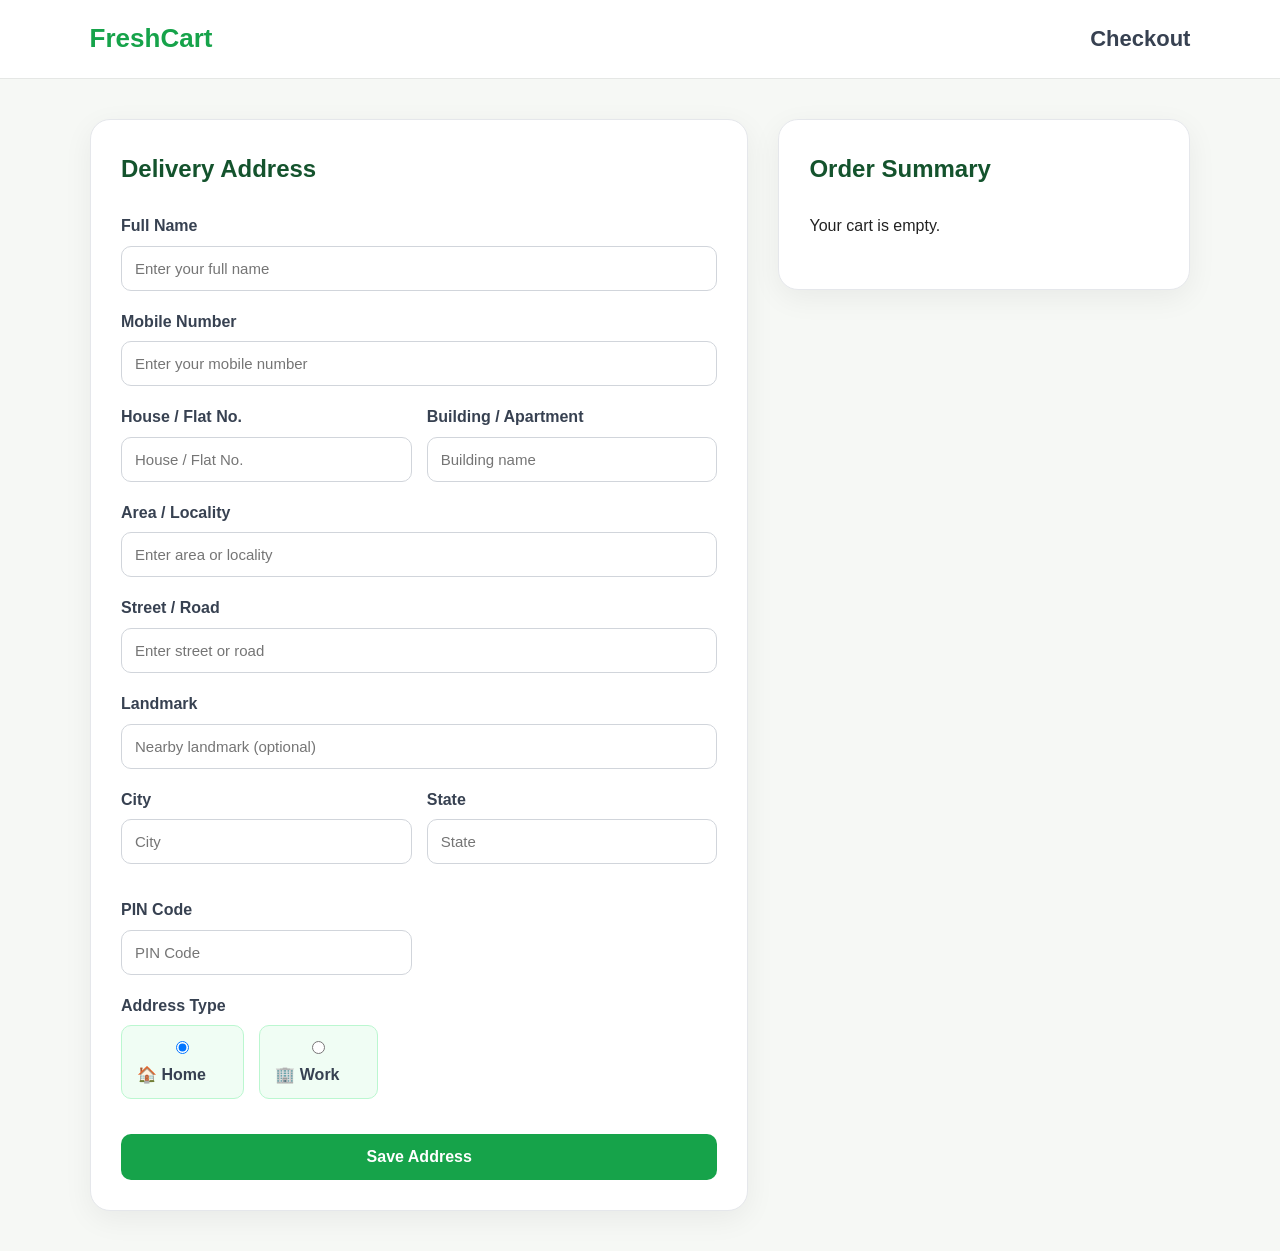
==== frontend/checkout.html @ 8266e066 "Add checkout and delivery address" ====
<!DOCTYPE html>
<html lang="en">

<head>

    <meta charset="UTF-8">

    <meta name="viewport"
          content="width=device-width, initial-scale=1.0">

    <title>Checkout - FreshCart</title>

    <link rel="stylesheet" href="style.css">

</head>

<body>

    <header>

        <div class="logo">
            FreshCart
        </div>

        <div class="checkout-title">
            Checkout
        </div>

    </header>


    <main class="checkout-container">

        <section class="address-section">

            <h2>Delivery Address</h2>

            <form id="address-form">

                <div class="form-group">

                    <label for="name">
                        Full Name
                    </label>

                    <input
                        type="text"
                        id="name"
                        placeholder="Enter your full name"
                        required
                    >

                </div>


                <div class="form-group">

                    <label for="phone">
                        Mobile Number
                    </label>

                    <input
                        type="tel"
                        id="phone"
                        placeholder="Enter your mobile number"
                        maxlength="10"
                        required
                    >

                </div>


                <div class="form-row">

                    <div class="form-group">

                        <label for="house">
                            House / Flat No.
                        </label>

                        <input
                            type="text"
                            id="house"
                            placeholder="House / Flat No."
                            required
                        >

                    </div>


                    <div class="form-group">

                        <label for="building">
                            Building / Apartment
                        </label>

                        <input
                            type="text"
                            id="building"
                            placeholder="Building name"
                        >

                    </div>

                </div>


                <div class="form-group">

                    <label for="area">
                        Area / Locality
                    </label>

                    <input
                        type="text"
                        id="area"
                        placeholder="Enter area or locality"
                        required
                    >

                </div>


                <div class="form-group">

                    <label for="street">
                        Street / Road
                    </label>

                    <input
                        type="text"
                        id="street"
                        placeholder="Enter street or road"
                        required
                    >

                </div>


                <div class="form-group">

                    <label for="landmark">
                        Landmark
                    </label>

                    <input
                        type="text"
                        id="landmark"
                        placeholder="Nearby landmark (optional)"
                    >

                </div>


                <div class="form-row">

                    <div class="form-group">

                        <label for="city">
                            City
                        </label>

                        <input
                            type="text"
                            id="city"
                            placeholder="City"
                            required
                        >

                    </div>


                    <div class="form-group">

                        <label for="state">
                            State
                        </label>

                        <input
                            type="text"
                            id="state"
                            placeholder="State"
                            required
                        >

                    </div>


                    <div class="form-group">

                        <label for="pincode">
                            PIN Code
                        </label>

                        <input
                            type="text"
                            id="pincode"
                            placeholder="PIN Code"
                            maxlength="6"
                            required
                        >

                    </div>

                </div>


                <div class="form-group">

                    <label>
                        Address Type
                    </label>

                    <div class="address-type">

                        <label>
                            <input
                                type="radio"
                                name="address-type"
                                value="Home"
                                checked
                            >
                            🏠 Home
                        </label>


                        <label>
                            <input
                                type="radio"
                                name="address-type"
                                value="Work"
                            >
                            🏢 Work
                        </label>

                    </div>

                </div>


                <button
                    type="submit"
                    class="save-address-button"
                >
                    Save Address
                </button>

            </form>

        </section>


        <section class="order-summary">

            <h2>Order Summary</h2>

            <div id="checkout-items">
                Loading cart...
            </div>

            <div id="checkout-total">
            </div>

        </section>

    </main>


    <script src="checkout.js"></script>

</body>

</html>
---- frontend/style.css ----
* {
    margin: 0;
    padding: 0;
    box-sizing: border-box;
}

body {
    font-family: Arial, sans-serif;
    background: #f6f8f5;
    color: #222;
    line-height: 1.6;
}


/* =========================
   HEADER
========================= */

header {
    background: #ffffff;
    padding: 18px 7%;
    display: flex;
    align-items: center;
    justify-content: space-between;
    border-bottom: 1px solid #e5e7e5;
    position: sticky;
    top: 0;
    z-index: 100;
}

.logo {
    font-size: 26px;
    font-weight: bold;
    color: #16a34a;
}

nav {
    display: flex;
    gap: 28px;
}

nav a {
    text-decoration: none;
    color: #333;
    font-weight: 600;
}

nav a:hover {
    color: #16a34a;
}

.cart {
    display: flex;
    align-items: center;
    gap: 10px;
    font-weight: bold;
}

.cart button {
    background: #16a34a;
    color: white;
    border: none;
    padding: 9px 15px;
    border-radius: 20px;
    cursor: pointer;
    font-weight: bold;
}

.cart button:hover {
    background: #15803d;
}


/* =========================
   HERO
========================= */

.hero {
    margin: 30px auto;
    width: 86%;
    padding: 70px 50px;
    border-radius: 24px;
    background: linear-gradient(135deg, #dcfce7, #bbf7d0);
    text-align: center;
}

.hero h1 {
    font-size: 42px;
    margin-bottom: 15px;
    color: #14532d;
}

.hero p {
    color: #365314;
    margin-bottom: 25px;
    font-size: 18px;
}

.shop-button {
    display: inline-block;
    text-decoration: none;
    background: #16a34a;
    color: white;
    padding: 13px 28px;
    border-radius: 25px;
    font-weight: bold;
}

.shop-button:hover {
    background: #15803d;
}


/* =========================
   PRODUCTS
========================= */

.products-section {
    width: 86%;
    margin: 50px auto;
}

.products-section h2,
.about h2 {
    text-align: center;
    margin-bottom: 30px;
    font-size: 30px;
}

#products-container {
    display: grid;
    grid-template-columns: repeat(auto-fit, minmax(220px, 1fr));
    gap: 25px;
}

.product-card {
    background: white;
    padding: 25px;
    border-radius: 18px;
    border: 1px solid #e5e7eb;
    box-shadow: 0 8px 25px rgba(0, 0, 0, 0.06);
    transition: 0.25s;
}

.product-card:hover {
    transform: translateY(-5px);
    box-shadow: 0 14px 30px rgba(0, 0, 0, 0.10);
}

.product-card h3 {
    font-size: 22px;
    margin-bottom: 8px;
}

.category {
    color: #6b7280;
    margin-bottom: 10px;
}

.price {
    color: #16a34a;
    font-size: 20px;
    font-weight: bold;
    margin-bottom: 18px;
}

.add-button {
    width: 100%;
    border: none;
    background: #16a34a;
    color: white;
    padding: 12px;
    border-radius: 10px;
    cursor: pointer;
    font-weight: bold;
}

.add-button:hover {
    background: #15803d;
}


/* =========================
   CART
========================= */

.cart-section {
    width: 86%;
    margin: 50px auto;
    background: white;
    padding: 30px;
    border-radius: 20px;
    box-shadow: 0 8px 25px rgba(0, 0, 0, 0.06);
}

.cart-section h2 {
    margin-bottom: 25px;
}

.cart-item {
    display: flex;
    justify-content: space-between;
    align-items: center;
    padding: 18px 0;
    border-bottom: 1px solid #e5e7eb;
}

.cart-item button {
    border: none;
    background: #fee2e2;
    color: #dc2626;
    padding: 7px 12px;
    border-radius: 8px;
    cursor: pointer;
}

.cart-section > button {
    margin-top: 25px;
    background: #16a34a;
    color: white;
    border: none;
    padding: 13px 30px;
    border-radius: 10px;
    cursor: pointer;
    font-weight: bold;
}


/* =========================
   CHECKOUT HEADER
========================= */

.checkout-title {
    font-size: 22px;
    font-weight: bold;
    color: #374151;
}


/* =========================
   CHECKOUT PAGE
========================= */

.checkout-container {
    width: 86%;
    max-width: 1100px;
    margin: 40px auto;
    display: grid;
    grid-template-columns: 1.6fr 1fr;
    gap: 30px;
    align-items: start;
}

.address-section,
.order-summary {
    background: white;
    padding: 30px;
    border-radius: 20px;
    box-shadow: 0 8px 30px rgba(0, 0, 0, 0.06);
    border: 1px solid #e5e7eb;
}

.address-section h2,
.order-summary h2 {
    margin-bottom: 25px;
    font-size: 24px;
    color: #14532d;
}


/* =========================
   FORM
========================= */

.form-group {
    margin-bottom: 18px;
}

.form-group label {
    display: block;
    margin-bottom: 7px;
    font-weight: 600;
    color: #374151;
}

.form-group input {
    width: 100%;
    padding: 13px;
    border: 1px solid #d1d5db;
    border-radius: 10px;
    outline: none;
    font-size: 15px;
}

.form-group input:focus {
    border-color: #16a34a;
    box-shadow: 0 0 0 3px #dcfce7;
}

.form-row {
    display: grid;
    grid-template-columns: repeat(2, 1fr);
    gap: 15px;
}

.address-type {
    display: flex;
    gap: 15px;
}

.address-type label {
    background: #f0fdf4;
    border: 1px solid #bbf7d0;
    padding: 10px 15px;
    border-radius: 10px;
    cursor: pointer;
}

.address-type input {
    margin-right: 5px;
}

.save-address-button {
    width: 100%;
    margin-top: 10px;
    padding: 14px;
    background: #16a34a;
    color: white;
    border: none;
    border-radius: 10px;
    font-size: 16px;
    font-weight: bold;
    cursor: pointer;
}

.save-address-button:hover {
    background: #15803d;
}


/* =========================
   ORDER SUMMARY
========================= */

.order-summary {
    position: sticky;
    top: 100px;
}

.checkout-item {
    display: flex;
    justify-content: space-between;
    gap: 20px;
    padding: 15px 0;
    border-bottom: 1px solid #e5e7eb;
}

.checkout-item p {
    color: #6b7280;
    font-size: 14px;
}

#checkout-total {
    margin-top: 20px;
}

#checkout-total h3 {
    display: flex;
    justify-content: space-between;
    color: #14532d;
    font-size: 22px;
}


/* =========================
   ABOUT
========================= */

.about {
    width: 86%;
    margin: 60px auto;
    padding: 45px;
    background: #ecfdf5;
    border-radius: 20px;
    text-align: center;
}

.about p {
    max-width: 650px;
    margin: auto;
    color: #4b5563;
}


/* =========================
   FOOTER
========================= */

footer {
    margin-top: 50px;
    padding: 25px;
    background: #14532d;
    color: white;
    text-align: center;
}


/* =========================
   MOBILE
========================= */

@media (max-width: 768px) {

    header {
        padding: 15px 5%;
    }

    nav {
        display: none;
    }

    .hero {
        width: 92%;
        padding: 45px 20px;
    }

    .hero h1 {
        font-size: 30px;
    }

    .products-section,
    .cart-section,
    .about {
        width: 92%;
    }

    .checkout-container {
        width: 92%;
        grid-template-columns: 1fr;
    }

    .order-summary {
        position: static;
    }

    .form-row {
        grid-template-columns: 1fr;
    }

}
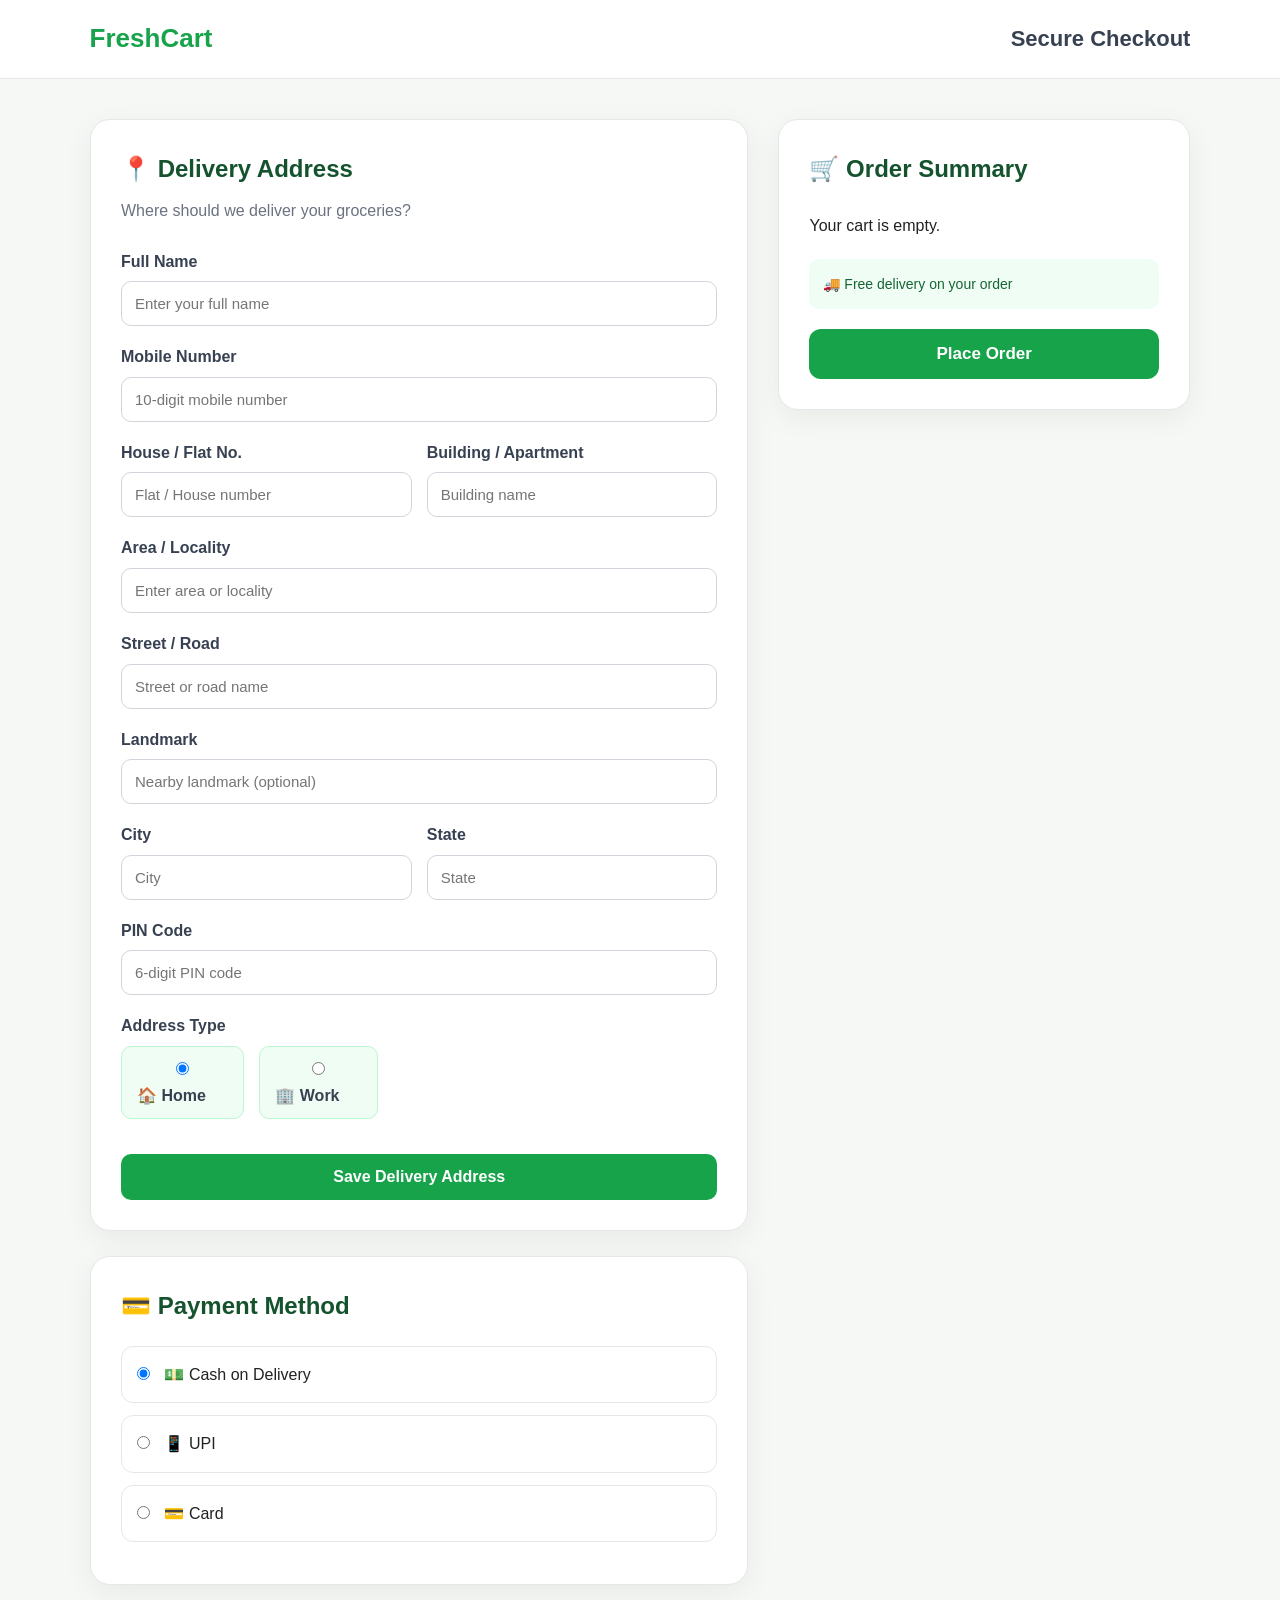
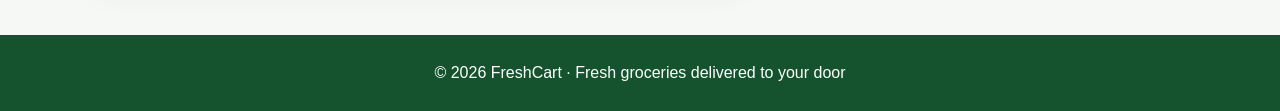
==== commit 5ad0f4c9: "Add product quantity options and checkout UI" ====
--- a/frontend/checkout.html
+++ b/frontend/checkout.html
@@ -5,41 +5,64 @@
 
     <meta charset="UTF-8">
 
-    <meta name="viewport"
-          content="width=device-width, initial-scale=1.0">
-
-    <title>Checkout - FreshCart</title>
-
-    <link rel="stylesheet" href="style.css">
+    <meta
+        name="viewport"
+        content="width=device-width, initial-scale=1.0"
+    >
+
+    <title>FreshCart - Checkout</title>
+
+    <link
+        rel="stylesheet"
+        href="style.css"
+    >
 
 </head>
 
+
 <body>
 
-    <header>
-
-        <div class="logo">
-            FreshCart
-        </div>
-
-        <div class="checkout-title">
-            Checkout
-        </div>
-
-    </header>
-
-
-    <main class="checkout-container">
+
+<header>
+
+    <div class="logo">
+        FreshCart
+    </div>
+
+    <div class="checkout-title">
+        Secure Checkout
+    </div>
+
+</header>
+
+
+<main class="checkout-container">
+
+
+    <!-- LEFT SIDE -->
+
+    <div>
+
+
+        <!-- DELIVERY ADDRESS -->
 
         <section class="address-section">
 
-            <h2>Delivery Address</h2>
+            <h2>
+                📍 Delivery Address
+            </h2>
+
+            <p class="section-description">
+                Where should we deliver your groceries?
+            </p>
+
 
             <form id="address-form">
 
-                <div class="form-group">
-
-                    <label for="name">
+
+                <div class="form-group">
+
+                    <label>
                         Full Name
                     </label>
 
@@ -55,15 +78,14 @@
 
                 <div class="form-group">
 
-                    <label for="phone">
+                    <label>
                         Mobile Number
                     </label>
 
                     <input
                         type="tel"
                         id="phone"
-                        placeholder="Enter your mobile number"
-                        maxlength="10"
+                        placeholder="10-digit mobile number"
                         required
                     >
 
@@ -74,14 +96,14 @@
 
                     <div class="form-group">
 
-                        <label for="house">
+                        <label>
                             House / Flat No.
                         </label>
 
                         <input
                             type="text"
                             id="house"
-                            placeholder="House / Flat No."
+                            placeholder="Flat / House number"
                             required
                         >
 
@@ -90,7 +112,7 @@
 
                     <div class="form-group">
 
-                        <label for="building">
+                        <label>
                             Building / Apartment
                         </label>
 
@@ -107,7 +129,7 @@
 
                 <div class="form-group">
 
-                    <label for="area">
+                    <label>
                         Area / Locality
                     </label>
 
@@ -123,14 +145,14 @@
 
                 <div class="form-group">
 
-                    <label for="street">
+                    <label>
                         Street / Road
                     </label>
 
                     <input
                         type="text"
                         id="street"
-                        placeholder="Enter street or road"
+                        placeholder="Street or road name"
                         required
                     >
 
@@ -139,7 +161,7 @@
 
                 <div class="form-group">
 
-                    <label for="landmark">
+                    <label>
                         Landmark
                     </label>
 
@@ -156,7 +178,7 @@
 
                     <div class="form-group">
 
-                        <label for="city">
+                        <label>
                             City
                         </label>
 
@@ -172,7 +194,7 @@
 
                     <div class="form-group">
 
-                        <label for="state">
+                        <label>
                             State
                         </label>
 
@@ -185,22 +207,21 @@
 
                     </div>
 
-
-                    <div class="form-group">
-
-                        <label for="pincode">
-                            PIN Code
-                        </label>
-
-                        <input
-                            type="text"
-                            id="pincode"
-                            placeholder="PIN Code"
-                            maxlength="6"
-                            required
-                        >
-
-                    </div>
+                </div>
+
+
+                <div class="form-group">
+
+                    <label>
+                        PIN Code
+                    </label>
+
+                    <input
+                        type="text"
+                        id="pincode"
+                        placeholder="6-digit PIN code"
+                        required
+                    >
 
                 </div>
 
@@ -211,26 +232,33 @@
                         Address Type
                     </label>
 
+
                     <div class="address-type">
 
                         <label>
+
                             <input
                                 type="radio"
                                 name="address-type"
                                 value="Home"
                                 checked
                             >
+
                             🏠 Home
-                        </label>
-
-
-                        <label>
+
+                        </label>
+
+
+                        <label>
+
                             <input
                                 type="radio"
                                 name="address-type"
                                 value="Work"
                             >
+
                             🏢 Work
+
                         </label>
 
                     </div>
@@ -242,31 +270,138 @@
                     type="submit"
                     class="save-address-button"
                 >
-                    Save Address
+                    Save Delivery Address
                 </button>
 
+
             </form>
 
         </section>
 
 
-        <section class="order-summary">
-
-            <h2>Order Summary</h2>
-
-            <div id="checkout-items">
-                Loading cart...
+        <!-- PAYMENT -->
+
+        <section class="payment-section">
+
+            <h2>
+                💳 Payment Method
+            </h2>
+
+            <div class="payment-option">
+
+                <label>
+
+                    <input
+                        type="radio"
+                        name="payment"
+                        value="cod"
+                        checked
+                    >
+
+                    <span>
+                        💵 Cash on Delivery
+                    </span>
+
+                </label>
+
             </div>
 
-            <div id="checkout-total">
+
+            <div class="payment-option">
+
+                <label>
+
+                    <input
+                        type="radio"
+                        name="payment"
+                        value="upi"
+                    >
+
+                    <span>
+                        📱 UPI
+                    </span>
+
+                </label>
+
             </div>
 
+
+            <div class="payment-option">
+
+                <label>
+
+                    <input
+                        type="radio"
+                        name="payment"
+                        value="card"
+                    >
+
+                    <span>
+                        💳 Card
+                    </span>
+
+                </label>
+
+            </div>
+
         </section>
 
-    </main>
-
-
-    <script src="checkout.js"></script>
+    </div>
+
+
+    <!-- RIGHT SIDE -->
+
+    <aside class="order-summary">
+
+        <h2>
+            🛒 Order Summary
+        </h2>
+
+
+        <div id="checkout-items">
+
+            Loading cart...
+
+        </div>
+
+
+        <div id="checkout-total">
+
+        </div>
+
+
+        <div class="delivery-info">
+
+            🚚 Free delivery on your order
+
+        </div>
+
+
+        <button
+            class="place-order-button"
+            onclick="placeOrder()"
+        >
+
+            Place Order
+
+        </button>
+
+    </aside>
+
+
+</main>
+
+
+<footer>
+
+    <p>
+        © 2026 FreshCart · Fresh groceries delivered to your door
+    </p>
+
+</footer>
+
+
+<script src="checkout.js"></script>
 
 </body>
 
--- a/frontend/style.css
+++ b/frontend/style.css
@@ -447,4 +447,80 @@
         grid-template-columns: 1fr;
     }
 
+}
+/* =========================
+   CHECKOUT EXTRAS
+========================= */
+
+.section-description {
+    color: #6b7280;
+    margin-top: -15px;
+    margin-bottom: 25px;
+}
+
+
+.payment-section {
+    background: white;
+    padding: 30px;
+    border-radius: 20px;
+    margin-top: 25px;
+    box-shadow: 0 8px 30px rgba(0, 0, 0, 0.06);
+    border: 1px solid #e5e7eb;
+}
+
+
+.payment-section h2 {
+    color: #14532d;
+    margin-bottom: 20px;
+}
+
+
+.payment-option {
+    border: 1px solid #e5e7eb;
+    border-radius: 12px;
+    padding: 15px;
+    margin-bottom: 12px;
+    cursor: pointer;
+    transition: 0.2s;
+}
+
+
+.payment-option:hover {
+    border-color: #16a34a;
+    background: #f0fdf4;
+}
+
+
+.payment-option input {
+    margin-right: 10px;
+}
+
+
+.delivery-info {
+    margin-top: 20px;
+    padding: 14px;
+    background: #f0fdf4;
+    color: #166534;
+    border-radius: 10px;
+    font-size: 14px;
+}
+
+
+.place-order-button {
+    width: 100%;
+    margin-top: 20px;
+    padding: 15px;
+    border: none;
+    border-radius: 12px;
+    background: #16a34a;
+    color: white;
+    font-size: 17px;
+    font-weight: bold;
+    cursor: pointer;
+}
+
+
+.place-order-button:hover {
+    background: #15803d;
+    transform: translateY(-1px);
 }
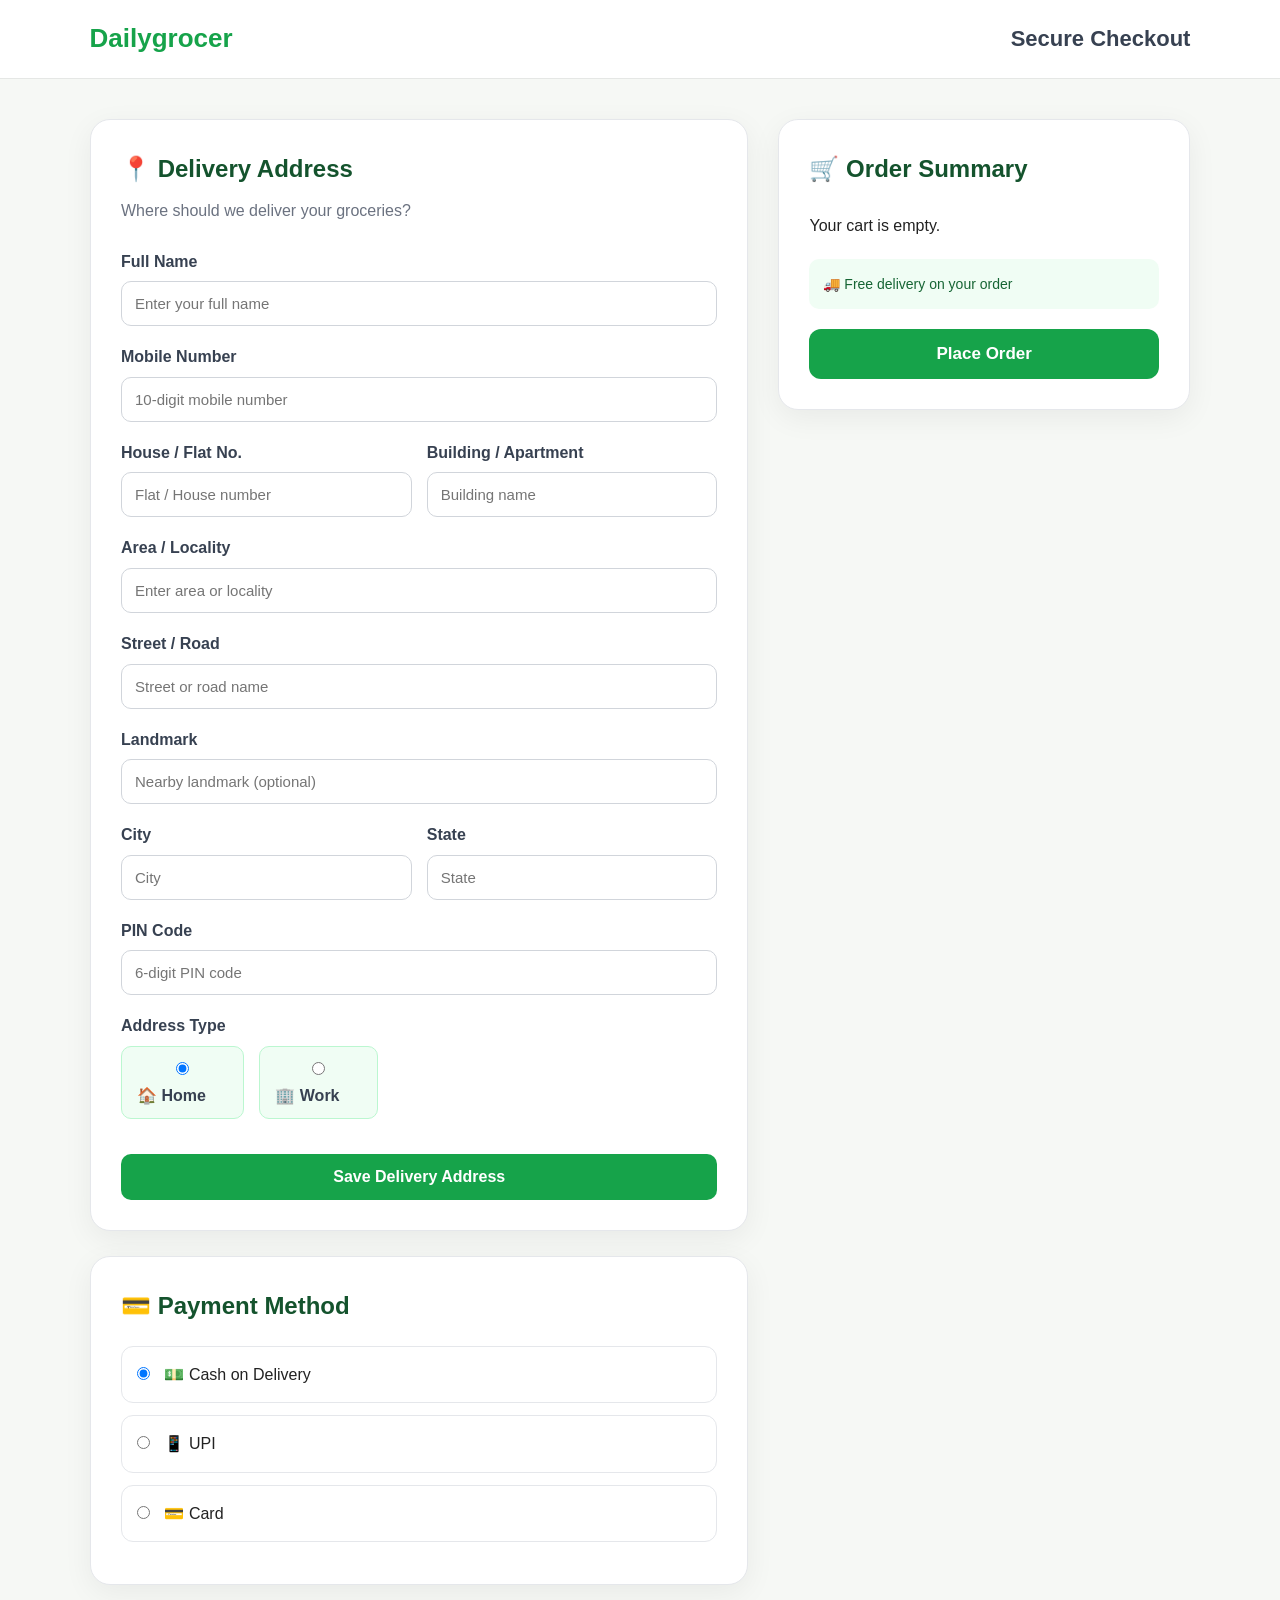
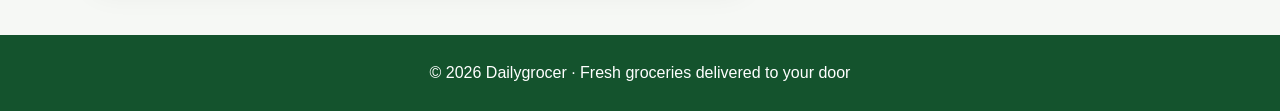
==== commit ab42d929: "Update the title" ====
--- a/frontend/checkout.html
+++ b/frontend/checkout.html
@@ -10,7 +10,7 @@
         content="width=device-width, initial-scale=1.0"
     >
 
-    <title>FreshCart - Checkout</title>
+    <title>Dailygrocer - Checkout</title>
 
     <link
         rel="stylesheet"
@@ -26,7 +26,7 @@
 <header>
 
     <div class="logo">
-        FreshCart
+        Dailygrocer
     </div>
 
     <div class="checkout-title">
@@ -395,7 +395,7 @@
 <footer>
 
     <p>
-        © 2026 FreshCart · Fresh groceries delivered to your door
+        © 2026 Dailygrocer · Fresh groceries delivered to your door
     </p>
 
 </footer>
